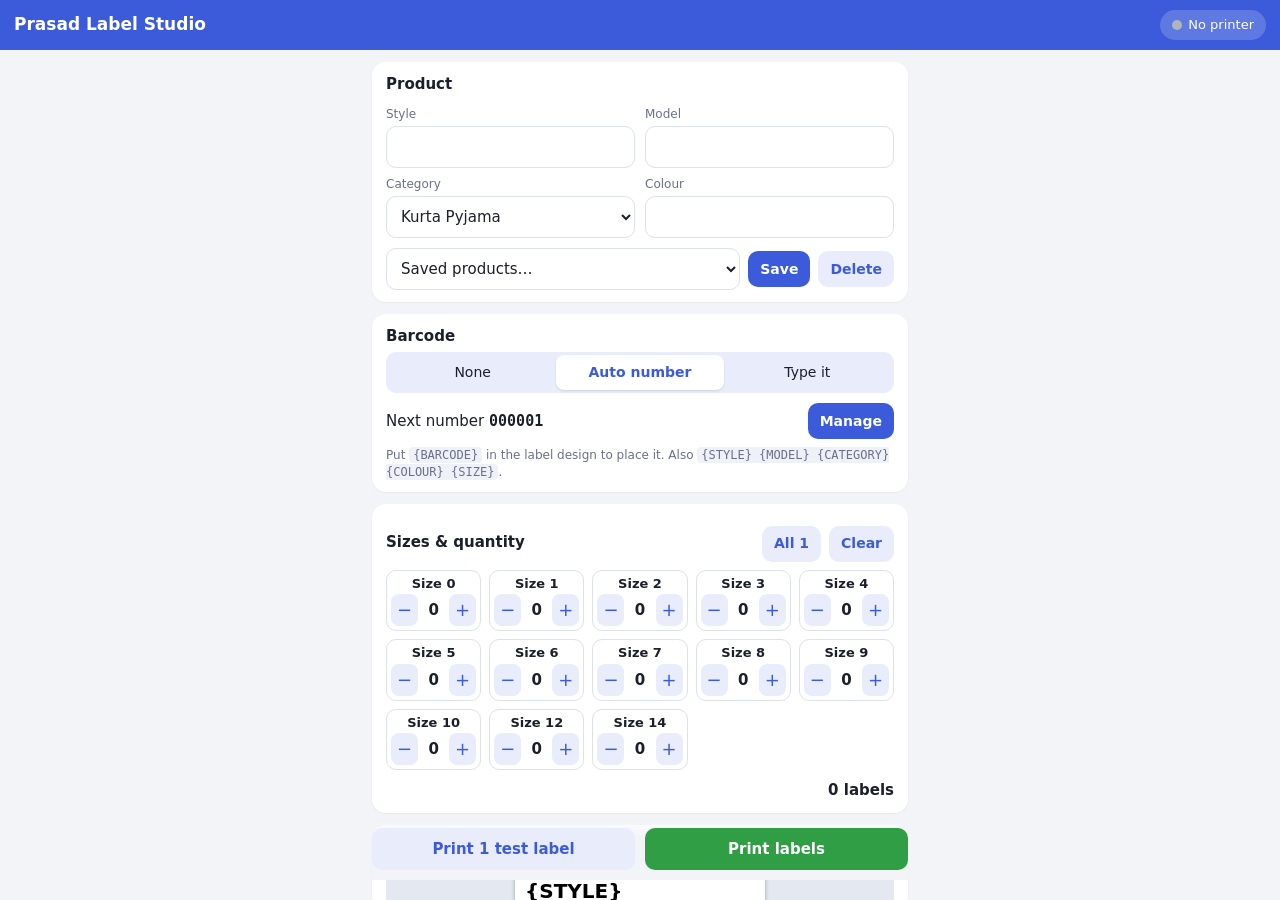
==== app/src/main/assets/www/index.html @ 02c7084a "Rebuild label studio: bundled web app, Shreyans-style editor, barcode recovery, BT reconnect Co-Auth" ====
<!doctype html>
<html lang="en">
<head>
<meta charset="utf-8">
<meta name="viewport" content="width=device-width, initial-scale=1, maximum-scale=1, user-scalable=no">
<title>Prasad Label Studio</title>
<link rel="stylesheet" href="style.css">
</head>
<body>

<!-- ============ HOME ============ -->
<div id="home">
  <header class="top">
    <div class="brand">Prasad Label Studio</div>
    <button id="printerChip" class="chip" type="button"><span class="dot"></span><span id="printerChipText">No printer</span></button>
  </header>

  <main>
    <div id="pendingBanner" class="banner warn" hidden>
      <div id="pendingBannerText"></div>
      <button id="pendingBannerBtn" type="button" class="btn small">Resolve</button>
    </div>

    <section class="card">
      <h2>Product</h2>
      <div class="grid2">
        <label>Style<input id="fStyle" type="text" maxlength="40" autocomplete="off"></label>
        <label>Model<input id="fModel" type="text" maxlength="40" autocomplete="off"></label>
        <label>Category<select id="fCategory"></select></label>
        <label>Colour<input id="fColour" type="text" maxlength="30" autocomplete="off"></label>
      </div>
      <label id="customCatWrap" hidden>Custom category<input id="fCustomCat" type="text" maxlength="30"></label>
      <div class="row">
        <select id="savedProducts"><option value="">Saved products…</option></select>
        <button id="saveProduct" class="btn small" type="button">Save</button>
        <button id="deleteProduct" class="btn small ghost" type="button">Delete</button>
      </div>
    </section>

    <section class="card">
      <h2>Barcode</h2>
      <div class="seg" id="barcodeSeg">
        <button type="button" data-mode="none">None</button>
        <button type="button" data-mode="auto">Auto number</button>
        <button type="button" data-mode="manual">Type it</button>
      </div>
      <div id="barcodeAuto" class="row" hidden>
        <div class="grow">Next number <b id="nextNumber" class="mono">000001</b></div>
        <button id="manageBarcodes" class="btn small" type="button">Manage</button>
      </div>
      <label id="barcodeManual" hidden>Barcode text<input id="fManual" type="text" maxlength="40" autocomplete="off"></label>
      <p class="hint">Put <code>{BARCODE}</code> in the label design to place it. Also <code>{STYLE} {MODEL} {CATEGORY} {COLOUR} {SIZE}</code>.</p>
    </section>

    <section class="card">
      <div class="row"><h2 class="grow">Sizes &amp; quantity</h2>
        <button id="qtyAll1" class="btn small ghost" type="button">All 1</button>
        <button id="qtyClear" class="btn small ghost" type="button">Clear</button>
      </div>
      <div id="sizeGrid" class="sizes"></div>
      <div class="row total"><span id="totalText">0 labels</span></div>
    </section>

    <section class="card">
      <h2>Label</h2>
      <div id="homePreview" class="thumb"></div>
      <div class="row">
        <button id="openEditor" class="btn" type="button">Edit label</button>
        <button id="openSettings" class="btn ghost" type="button">Print settings</button>
      </div>
    </section>

    <div id="progress" class="card progress" hidden>
      <div id="progressText"></div>
      <div class="bar"><i id="progressBar"></i></div>
      <button id="progressCancel" class="btn danger small" type="button">Cancel</button>
    </div>

    <div class="actions">
      <button id="printTest" class="btn ghost" type="button">Print 1 test label</button>
      <button id="printBulk" class="btn primary" type="button">Print labels</button>
    </div>
  </main>
</div>

<!-- ============ EDITOR ============ -->
<div id="editor" hidden>
  <div class="ed-top">
    <button id="edReturn" type="button"><i>&#8592;</i>Return</button>
    <button id="edSave" type="button"><i>&#10003;</i>Save</button>
    <button id="edMore" type="button"><i>&#8942;</i>More</button>
    <button id="edAll" type="button"><i>&#9635;</i>Select all</button>
    <button id="edMulti" type="button"><i>&#9744;</i><span id="edMultiText">Single</span></button>
    <button id="edUndo" type="button"><i>&#8630;</i>Undo</button>
    <button id="edRedo" type="button"><i>&#8631;</i>Redo</button>
  </div>
  <div class="ed-tools">
    <button data-tool="text" type="button"><i>T</i>Text</button>
    <button data-tool="icon" type="button"><i>&#9733;</i>Icon</button>
    <button data-tool="barcode" type="button"><i>&#9646;&#9647;&#9646;</i>Barcode</button>
    <button data-tool="insert" type="button"><i>&#9635;</i>Insert</button>
    <button data-tool="qr" type="button"><i>&#9638;</i>QR</button>
    <button data-tool="edit" type="button"><i>&#9998;</i>Edit</button>
    <button data-tool="rect" type="button"><i>&#9645;</i>Rectangle</button>
    <button data-tool="line" type="button"><i>&#9472;</i>Line</button>
    <button data-tool="delete" type="button"><i>&#128465;</i>Delete</button>
  </div>
  <div id="edArea">
    <div id="edStage">
      <div id="rulerTop"></div>
      <div id="rulerLeft"></div>
      <div id="edLabel"></div>
    </div>
    <button id="edPrint" type="button" aria-label="Print test label">&#128438;<small>Print</small></button>
  </div>
  <div id="edTray"></div>
  <input id="edFile" type="file" accept="image/*" hidden>
</div>

<div id="overlay"></div>
<div id="toast" hidden></div>

<script src="app.js"></script>
<script src="editor.js"></script>
</body>
</html>
---- app/src/main/assets/www/style.css ----
:root{--bg:#f2f4f8;--card:#fff;--ink:#1b1f2a;--mute:#69718a;--line:#dde1ea;--brand:#3b5bdb;--red:#e03131;--blue:#1c7ed6;--green:#2f9e44;--amber:#f08c00}
*{box-sizing:border-box;-webkit-tap-highlight-color:transparent}
html,body{margin:0;height:100%;background:var(--bg);color:var(--ink);font:15px/1.35 system-ui,-apple-system,Roboto,sans-serif;overscroll-behavior:none}
[hidden]{display:none!important}
button{font:inherit;color:inherit}
input,select{font:inherit;width:100%;min-height:42px;padding:8px 10px;border:1px solid var(--line);border-radius:10px;background:#fff;color:var(--ink)}
label{display:block;font-size:12px;color:var(--mute);margin:8px 0 0}
label input,label select{margin-top:4px;font-size:15px;color:var(--ink)}
code{background:#eef1f8;padding:1px 4px;border-radius:4px;font-size:12px}
.mono{font-family:ui-monospace,Menlo,monospace}

#home{height:100%;overflow:auto;padding-bottom:20px}
.top{position:sticky;top:0;z-index:5;display:flex;align-items:center;gap:8px;padding:10px 14px;background:var(--brand);color:#fff}
.brand{flex:1;font-weight:700;font-size:17px}
.chip{display:flex;align-items:center;gap:6px;border:0;border-radius:999px;padding:6px 12px;background:rgba(255,255,255,.18);color:#fff;font-size:13px;max-width:55%}
.chip span#printerChipText{overflow:hidden;text-overflow:ellipsis;white-space:nowrap}
.dot{width:10px;height:10px;border-radius:50%;background:#adb5bd;flex:none}
.chip.connected .dot{background:#69db7c}.chip.connecting .dot{background:#ffd43b}.chip.error .dot{background:#ff8787}
main{padding:12px;max-width:560px;margin:0 auto}
.card{background:var(--card);border-radius:14px;padding:12px 14px;margin-bottom:12px;box-shadow:0 1px 2px rgba(0,0,0,.05)}
.card h2{margin:0 0 4px;font-size:15px}
.grid2{display:grid;grid-template-columns:1fr 1fr;gap:0 10px}
.row{display:flex;align-items:center;gap:8px;margin-top:10px}
.grow{flex:1}
.hint{font-size:12px;color:var(--mute);margin:8px 0 0}
.banner{display:flex;gap:10px;align-items:center;padding:10px 12px;border-radius:12px;margin-bottom:12px}
.banner.warn{background:#fff4e0;border:1px solid #ffd8a1}

.btn{min-height:42px;padding:8px 16px;border:0;border-radius:10px;background:var(--brand);color:#fff;font-weight:600;flex:1}
.btn.small{min-height:36px;padding:6px 12px;flex:none;font-size:14px}
.btn.ghost{background:#e9edfb;color:var(--brand)}
.btn.danger{background:var(--red)}
.btn.primary{background:var(--green)}
.btn:disabled{opacity:.5}
.actions{display:flex;gap:10px;position:sticky;bottom:0;padding:10px 0;background:linear-gradient(transparent,var(--bg) 30%)}

.seg{display:flex;background:#e9edfb;border-radius:10px;padding:3px;margin-top:6px}
.seg button{flex:1;border:0;background:none;border-radius:8px;padding:8px 4px;font-size:14px}
.seg button.on{background:#fff;color:var(--brand);font-weight:700;box-shadow:0 1px 2px rgba(0,0,0,.12)}

.sizes{display:grid;grid-template-columns:repeat(auto-fill,minmax(92px,1fr));gap:8px;margin-top:8px}
.size{border:1px solid var(--line);border-radius:10px;padding:4px;text-align:center;background:#fff}
.size.has{border-color:var(--brand);background:#f1f4ff}
.size b{display:block;font-size:13px;margin-bottom:2px}
.size .q{display:flex;align-items:center}
.size button{width:30px;height:32px;border:0;background:#e9edfb;border-radius:8px;font-size:18px;color:var(--brand)}
.size input{min-height:32px;padding:0;text-align:center;border:0;background:none;font-weight:700;width:100%}
.total{justify-content:flex-end;font-weight:700}

.thumb{display:flex;justify-content:center;padding:10px;background:#e4e8f1;border-radius:10px;overflow:hidden}
.progress .bar{height:8px;border-radius:6px;background:#e9edfb;margin:8px 0;overflow:hidden}
.progress .bar i{display:block;height:100%;width:0;background:var(--green);transition:width .2s}

/* overlay: sheets and dialogs */
#overlay{position:fixed;inset:0;z-index:50;pointer-events:none}
.scrim{position:absolute;inset:0;background:rgba(0,0,0,.4);pointer-events:auto;display:flex;align-items:flex-end;justify-content:center}
.scrim.mid{align-items:center;padding:20px}
.sheet{background:#fff;width:100%;max-width:560px;max-height:88%;overflow:auto;border-radius:18px 18px 0 0;padding:14px 16px 18px}
.scrim.mid .sheet{border-radius:16px;max-height:80%}
.sheet h3{margin:0 0 8px;font-size:17px}
.sheet .btns{display:flex;gap:10px;margin-top:14px}
.list>div{display:flex;align-items:center;gap:8px;padding:9px 0;border-bottom:1px solid var(--line)}
.list .grow small{display:block;color:var(--mute)}
.pill{font-size:11px;padding:2px 7px;border-radius:999px;background:#e9edfb;color:var(--brand)}
#toast{position:fixed;left:50%;bottom:90px;transform:translateX(-50%);z-index:80;background:#222;color:#fff;padding:9px 16px;border-radius:999px;font-size:14px;max-width:88%;text-align:center}

/* ============ editor ============ */
#editor{position:fixed;inset:0;z-index:20;display:flex;flex-direction:column;background:#e6e8ee}
.ed-top,.ed-tools{display:flex;overflow-x:auto;background:#fff;border-bottom:1px solid var(--line);scrollbar-width:none}
.ed-top button,.ed-tools button{flex:1 0 auto;min-width:56px;display:flex;flex-direction:column;align-items:center;gap:1px;padding:6px 6px;border:0;background:none;font-size:11px;color:#333}
.ed-top i,.ed-tools i{font-style:normal;font-size:19px;line-height:22px;height:22px}
.ed-top{background:#2b2f3a}.ed-top button{color:#fff}
.ed-top button.on,.ed-tools button.on{color:var(--brand);font-weight:700}
.ed-top button.on{color:#74c0fc}
.ed-top button:disabled{opacity:.35}
.ed-tools button:active{background:#eef1f8}
#edArea{flex:1;position:relative;overflow:hidden;min-height:0}
#edStage{position:absolute;left:0;top:0}
#rulerTop,#rulerLeft{position:absolute;background:#f8f9fb;color:#666;font-size:9px;overflow:hidden}
#rulerTop i,#rulerLeft i{position:absolute;background:#9aa0ad}
#rulerTop b,#rulerLeft b{position:absolute;font-weight:400}
#edLabel{position:absolute;background:#fff;box-shadow:0 1px 6px rgba(0,0,0,.25);touch-action:none;overflow:visible}
#edLabel::after{content:'';position:absolute;inset:2%;border:1px dashed #d0d4de;pointer-events:none}
.obj{position:absolute;touch-action:none;user-select:none;-webkit-user-select:none}
.obj.sel{outline:1.5px solid var(--blue)}
.obj.multi{outline:1.5px dashed var(--blue)}
.obj .t{position:absolute;left:0;top:0;width:100%;white-space:nowrap;line-height:1;pointer-events:none}
.obj .t.ph{color:#9aa0ad;font-style:italic}
.obj img{width:100%;height:100%;display:block;pointer-events:none;-webkit-user-drag:none}
.obj .cap{position:absolute;left:0;right:0;bottom:0;text-align:center;line-height:1;pointer-events:none;font-family:sans-serif}
.obj .empty{position:absolute;inset:0;border:1px dashed #9aa0ad;color:#9aa0ad;font-size:10px;display:flex;align-items:center;justify-content:center;pointer-events:none}
.rz{position:absolute;right:-14px;bottom:-14px;width:28px;height:28px;border-radius:50%;background:var(--blue);border:3px solid #fff;box-shadow:0 1px 4px rgba(0,0,0,.4);touch-action:none;z-index:3}
.info{position:absolute;left:-14px;top:-14px;width:26px;height:26px;border-radius:50%;background:var(--blue);color:#fff;border:2px solid #fff;font:italic 700 15px/22px Georgia,serif;text-align:center;box-shadow:0 1px 4px rgba(0,0,0,.4);z-index:3;padding:0}
#edPrint{position:absolute;right:14px;bottom:14px;width:58px;height:58px;border-radius:50%;border:0;background:var(--red);color:#fff;font-size:22px;line-height:24px;box-shadow:0 3px 8px rgba(0,0,0,.35);display:flex;flex-direction:column;align-items:center;justify-content:center;z-index:4}
#edPrint small{font-size:10px;line-height:10px}
#edTray{background:#fff;border-top:1px solid var(--line);padding:8px 10px 10px;height:min(40vh,300px);overflow:auto;flex:none}
#edTray .hintline{color:var(--mute);text-align:center;padding:24px 8px}
#edTray .txt{display:flex;gap:8px;margin-bottom:8px}
#edTray .txt input{flex:1}
.tiles{display:grid;grid-template-columns:repeat(auto-fill,minmax(74px,1fr));gap:8px}
.tile{display:flex;flex-direction:column;align-items:center;justify-content:center;min-height:58px;border:1px solid var(--line);border-radius:10px;background:#f7f8fb;padding:4px;font-size:11px;color:var(--mute)}
.tile b{font-size:15px;color:var(--ink);margin-top:2px}
.tile.on{border-color:var(--blue);background:#e7f1ff}
.tile.del b{color:var(--red)}
.tile.step{flex-direction:row;gap:4px;padding:0}
.tile.step button{flex:none;width:28px;height:44px;border:0;background:none;font-size:20px;color:var(--brand)}
.tile.step div{flex:1;text-align:center}
.fields{display:grid;grid-template-columns:1fr 1fr;gap:0 10px}
.swatches{display:flex;flex-wrap:wrap;gap:8px}
.swatches button{width:44px;height:44px;border:1px solid var(--line);border-radius:10px;background:#fff;font-size:22px}
.chips{display:flex;flex-wrap:wrap;gap:8px;margin-top:6px}
.chips button{border:1px solid var(--line);background:#f7f8fb;border-radius:999px;padding:7px 12px}
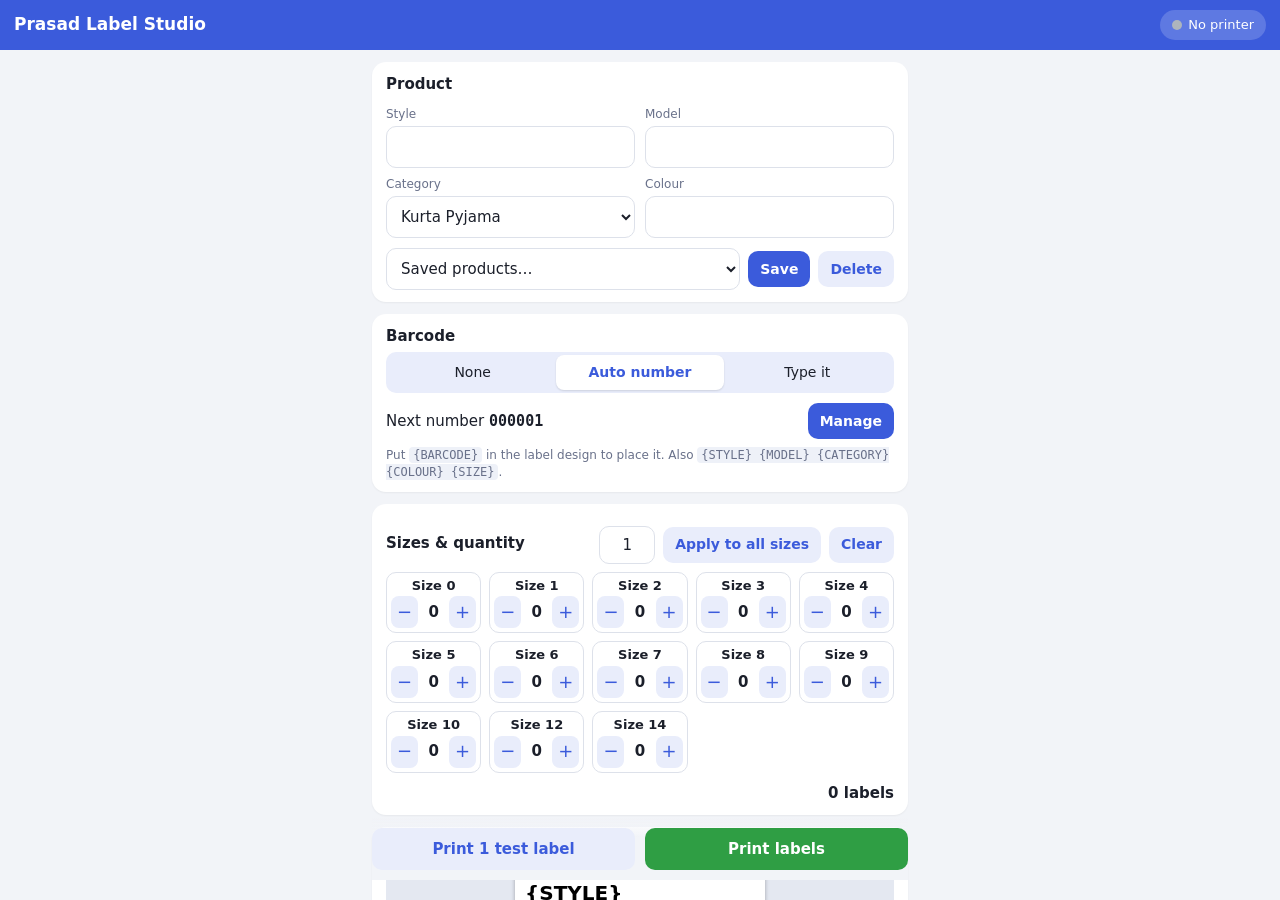
==== commit 10b6daca: "Bulk: apply a chosen quantity to all sizes at once Co-Authored-By: Claude Sonnet 5.5 <noreply@anthro" ====
--- a/app/src/main/assets/www/index.html
+++ b/app/src/main/assets/www/index.html
@@ -54,7 +54,7 @@
 
     <section class="card">
       <div class="row"><h2 class="grow">Sizes &amp; quantity</h2>
-        <button id="qtyAll1" class="btn small ghost" type="button">All 1</button>
+        <input id="qtyAllVal" inputmode="numeric" value="1" aria-label="Quantity for all sizes" style="width:56px;min-height:36px;text-align:center"><button id="qtyAll1" class="btn small ghost" type="button">Apply to all sizes</button>
         <button id="qtyClear" class="btn small ghost" type="button">Clear</button>
       </div>
       <div id="sizeGrid" class="sizes"></div>
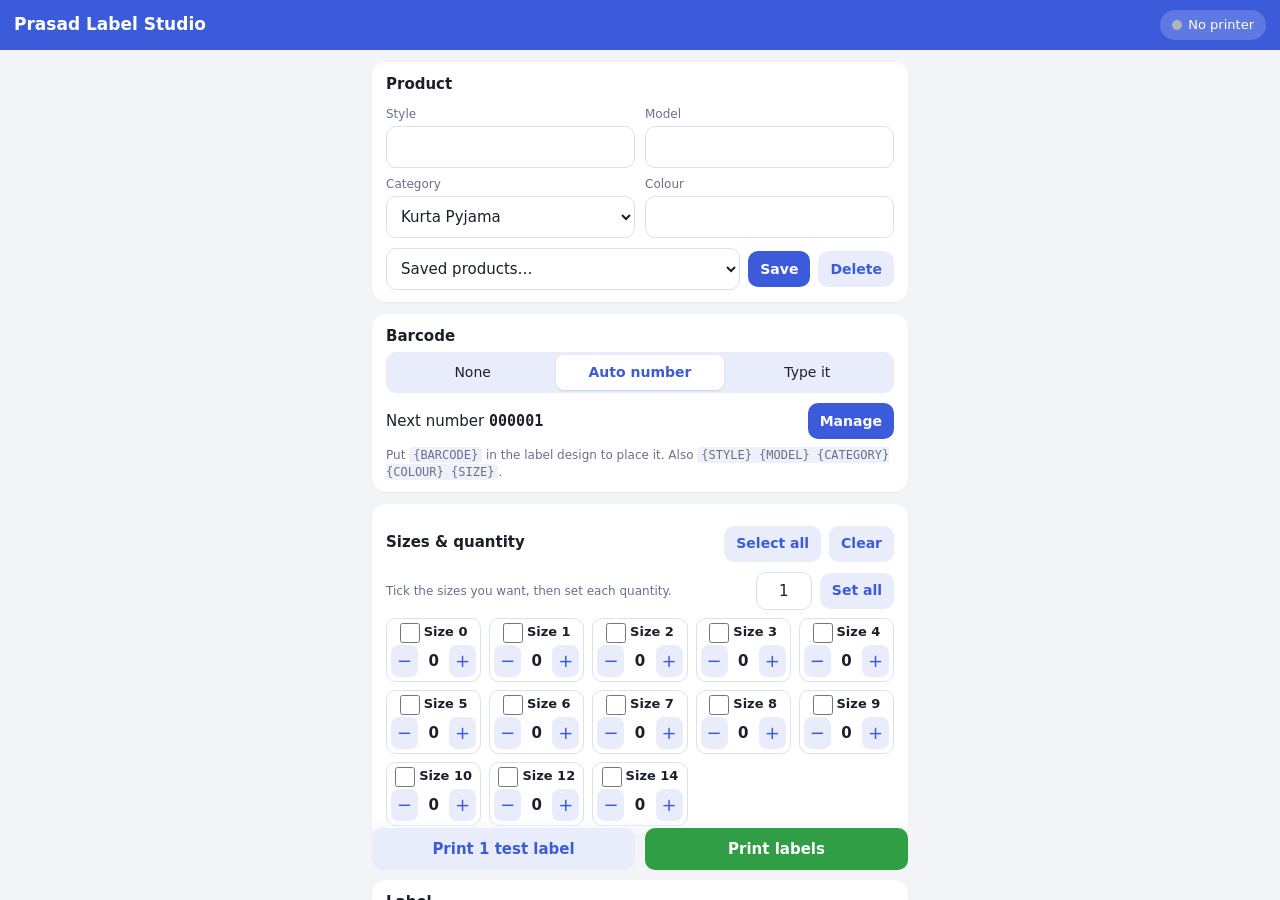
==== commit 1828a4be: "Sizes: tick boxes, Select all, per-size quantity, Set all Co-Authored-By: Claude Sonnet 5.5 <noreply" ====
--- a/app/src/main/assets/www/index.html
+++ b/app/src/main/assets/www/index.html
@@ -54,8 +54,11 @@
 
     <section class="card">
       <div class="row"><h2 class="grow">Sizes &amp; quantity</h2>
-        <input id="qtyAllVal" inputmode="numeric" value="1" aria-label="Quantity for all sizes" style="width:56px;min-height:36px;text-align:center"><button id="qtyAll1" class="btn small ghost" type="button">Apply to all sizes</button>
+        <button id="selAll" class="btn small ghost" type="button">Select all</button>
         <button id="qtyClear" class="btn small ghost" type="button">Clear</button>
+      </div>
+      <div class="row"><span class="grow hint" style="margin:0">Tick the sizes you want, then set each quantity.</span>
+        <input id="qtyAllVal" inputmode="numeric" value="1" aria-label="Quantity for all sizes" style="width:56px;min-height:36px;text-align:center"><button id="qtyAll1" class="btn small ghost" type="button">Set all</button>
       </div>
       <div id="sizeGrid" class="sizes"></div>
       <div class="row total"><span id="totalText">0 labels</span></div>
--- a/app/src/main/assets/www/style.css
+++ b/app/src/main/assets/www/style.css
@@ -110,3 +110,6 @@
 .swatches button{width:44px;height:44px;border:1px solid var(--line);border-radius:10px;background:#fff;font-size:22px}
 .chips{display:flex;flex-wrap:wrap;gap:8px;margin-top:6px}
 .chips button{border:1px solid var(--line);background:#f7f8fb;border-radius:999px;padding:7px 12px}
+
+.size label.pick{display:flex;align-items:center;justify-content:center;gap:4px;margin:0 0 2px;font-size:13px;color:var(--ink)}
+.size .chk{width:20px;min-height:20px;height:20px;margin:0;padding:0}
